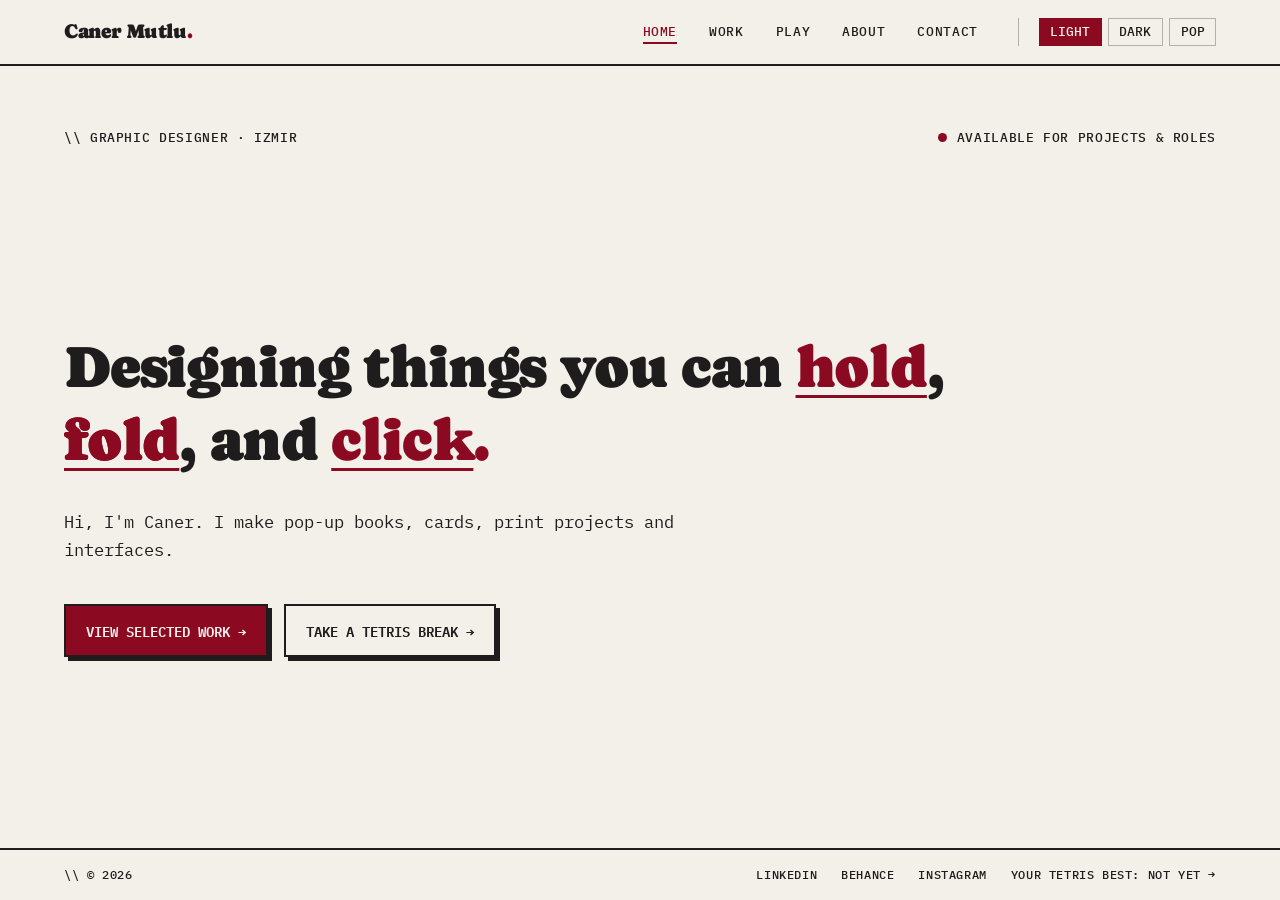
==== index.html @ 76f113a9 "Add files via upload" ====
<!DOCTYPE html>
<html lang="en" data-theme="light">
<head>
<meta charset="UTF-8">
<meta name="viewport" content="width=device-width, initial-scale=1.0">
<title>Home \\ Caner Mutlu</title>
<meta name="description" content="Graphic designer in Izmir: pop-up books and cards, print and editorial design, and UX/UI.">
<meta property="og:title" content="Caner Mutlu \\ Graphic Designer">
<meta property="og:description" content="Pop-up books and cards, print and editorial design, and UX/UI.">
<meta property="og:type" content="website">
<!-- <meta property="og:image" content="https://yourdomain.com/assets/og.jpg"> add a 1200x630 image -->
<link rel="icon" href="data:image/svg+xml,<svg xmlns='http://www.w3.org/2000/svg' viewBox='0 0 100 100'><text y='.9em' font-size='90'>✺</text></svg>">
<link rel="preconnect" href="https://fonts.googleapis.com">
<link rel="preconnect" href="https://fonts.gstatic.com" crossorigin>
<link href="https://fonts.googleapis.com/css2?family=Caprasimo&family=IBM+Plex+Mono:wght@400;500;600&display=swap" rel="stylesheet">
<link rel="stylesheet" href="style.css">
</head>
<body>
<div id="custom-cursor"></div>
<div id="loader"><div class="loader-text">\\ LOADING</div><div class="loader-bar-container"><div class="loader-bar" id="loader-bar"></div></div></div>

<nav>
  <a class="nav-logo" href="#">Caner Mutlu<span>.</span></a>
  <button class="menu-btn" id="menu-btn" aria-expanded="false" aria-controls="nav-links">MENU</button>
  <div class="nav-links" id="nav-links">
    <a class="hover-link active-nav" href="#" data-nav="home">HOME</a>
    <a class="hover-link" href="#work" data-nav="work">WORK</a>
    <a class="hover-link" href="#play" data-nav="play">PLAY</a>
    <a class="hover-link" href="#about" data-nav="about">ABOUT</a>
    <a class="hover-link" href="#contact" data-nav="contact">CONTACT</a>
    <div class="theme-switcher" role="group" aria-label="Theme">
      <button class="theme-btn" data-theme-btn="light">LIGHT</button>
      <button class="theme-btn" data-theme-btn="dark">DARK</button>
      <button class="theme-btn" data-theme-btn="pop">POP</button>
    </div>
  </div>
</nav>

<div class="stage">
  <main id="home" class="hero">
    <div class="hero-top">
      <span>\\ GRAPHIC DESIGNER · IZMIR</span>
      <span class="avail"><i></i>AVAILABLE FOR PROJECTS &amp; ROLES</span>
    </div>
    <div class="hero-main">
      <h1 class="hero-title">Designing things you can <a class="verb hold" href="#work" data-filter="print"><span class="w">hold</span><span class="cap">SEE PRINT WORK →</span></a>, <a class="verb fold" href="#work" data-filter="popup" data-text="fold"><span class="w">fold</span><span class="cap">SEE POP-UP WORK →</span></a>, and <a class="verb click" href="#work" data-filter="ux"><span class="w">click</span><span class="cap">SEE UX/UI WORK →</span></a><span>.</span></h1>
      <p class="hero-sub">Hi, I'm Caner. I make pop-up books, cards, print projects and interfaces.</p>
      <div class="hero-cta">
        <a class="btn" href="#work" data-cursor="WORK">VIEW SELECTED WORK →</a>
        <a class="btn ghost" href="#play" data-cursor="PLAY">TAKE A TETRIS BREAK →</a>
      </div>
    </div>
  </main>

  <section id="panel-work" class="panel" aria-label="Work">
    <div class="panel-header"><span>\\ SELECTED WORK</span><a class="close-btn" href="#">[ ESC ] CLOSE ✕</a></div>
    <div class="panel-content">
      <h2 class="panel-title reveal" tabindex="-1">Selected work<span>.</span></h2>
      <div class="chips reveal" id="chips" role="group" aria-label="Filter projects"></div>
      <div class="work-list" id="work-list"></div>
    </div>
  </section>

  <section id="panel-case" class="panel" aria-label="Project">
    <div class="panel-header"><span>\\ CASE STUDY</span><a class="close-btn" href="#work">[ ESC ] ALL WORK ✕</a></div>
    <div class="panel-content" id="case-body"></div>
  </section>

  <section id="panel-play" class="panel" aria-label="Play">
    <div class="panel-header"><span>\\ PLAY</span><a class="close-btn" href="#">[ ESC ] CLOSE ✕</a></div>
    <div class="panel-content">
      <h2 class="panel-title reveal" tabindex="-1">Take a break<span>.</span></h2>
      <p class="lede reveal">I love Tetris, so I gave it a spot here. Pause the portfolio, stack a few lines, and come back to the work whenever you like. It's also a small lesson in grids and constraints, which is most of what I do all day.</p>
      <div class="lab-container reveal">
        <div class="tetris-wrapper">
          <canvas id="tetris-canvas" aria-label="Tetris board"></canvas>
          <div class="touch-controls">
            <button class="touch-btn" id="t-left" aria-label="Move left">◀</button>
            <button class="touch-btn" id="t-rot" aria-label="Rotate">↻</button>
            <button class="touch-btn" id="t-right" aria-label="Move right">▶</button>
            <button class="touch-btn" id="t-hold">HOLD</button>
            <button class="touch-btn wide" id="t-drop">▼ DROP</button>
          </div>
        </div>
        <div class="tetris-sidebar">
          <div class="tetris-panel">
            <h3>Score</h3>
            <div class="stat-row"><span>SCORE</span><span id="tetris-score">0</span></div>
            <div class="stat-row"><span>LINES</span><span id="tetris-lines">0</span></div>
            <div class="stat-row"><span>LEVEL</span><span id="tetris-level">1</span></div>
            <div class="stat-row"><span>BEST</span><span id="tetris-best">0</span></div>
            <button class="tetris-btn" id="tetris-start-btn">START GAME</button>
          </div>
          <div class="previews">
            <div class="tetris-panel"><h3>Next</h3><canvas id="next-canvas"></canvas></div>
            <div class="tetris-panel"><h3>Hold</h3><canvas id="hold-canvas"></canvas></div>
          </div>
          <div class="tetris-panel">
            <h3>Controls</h3>
            <p class="small">Arrows / WASD move and rotate<br>Space hard drop<br>C hold · P pause</p>
          </div>
        </div>
      </div>
    </div>
  </section>

  <section id="panel-about" class="panel" aria-label="About">
    <div class="panel-header"><span>\\ ABOUT</span><a class="close-btn" href="#">[ ESC ] CLOSE ✕</a></div>
    <div class="panel-content">
      <h2 class="panel-title reveal" tabindex="-1">About me<span>.</span></h2>
      <div class="about-intro reveal">
        <p>I'm a graphic designer based in Izmir. I make pop-up books and cards, print and editorial projects, and digital interfaces. I'm just as happy folding paper as I am working out a UX/UI flow.</p>
        <p>When I'm not designing, I'm probably playing Tetris. There's a board on the <a class="inline-link" href="#play">Play page</a> if you want to try.</p>
      </div>
      <div class="about-cards reveal">
        <div class="tool-highlight"><span>\\ HOW A POP-UP GETS MADE</span><br><br>A pop-up starts as a rough paper model. I fold and cut until the mechanism works. Then I redraw the parts on the computer, design the artwork on them, print everything and put it together by hand.</div>
        <div class="tool-highlight"><span>\\ WHAT I MAKE</span><br><br>Pop-up books and cards<br>Print and editorial design<br>UX/UI design<br>Typeface design<br>Photography</div>
      </div>
    </div>
  </section>

  <section id="panel-contact" class="panel" aria-label="Contact">
    <div class="panel-header"><span>\\ CONTACT</span><a class="close-btn" href="#">[ ESC ] CLOSE ✕</a></div>
    <div class="panel-content">
      <h2 class="panel-title reveal" tabindex="-1" style="margin-bottom:1rem">Let's make something<span>.</span></h2>
      <p class="lede reveal">I'm open to new projects and design roles. Tell me what you're working on.</p>
      <a href="mailto:hello@idesigner.studio" class="contact-huge reveal" data-cursor="EMAIL">hello@idesigner.studio ↗</a>
      <div class="contact-actions reveal">
        <button class="btn" id="copy-email" data-cursor="COPY">COPY EMAIL</button>
      </div>
      <div class="socials reveal">
        <a class="hover-link" href="https://www.linkedin.com/" target="_blank" rel="noopener" data-cursor="OPEN">LINKEDIN ↗</a>
        <a class="hover-link" href="https://www.behance.net/" target="_blank" rel="noopener" data-cursor="OPEN">BEHANCE ↗</a>
        <a class="hover-link" href="https://www.instagram.com/" target="_blank" rel="noopener" data-cursor="OPEN">INSTAGRAM ↗</a>
      </div>
    </div>
  </section>

  <div id="thumbnail-preview"></div>
</div>

<footer>
  <span>\\ © <span id="year"></span></span>
  <span class="foot-links">
    <a class="hover-link" href="https://www.linkedin.com/" target="_blank" rel="noopener" data-cursor="OPEN">LINKEDIN</a>
    <a class="hover-link" href="https://www.behance.net/" target="_blank" rel="noopener" data-cursor="OPEN">BEHANCE</a>
    <a class="hover-link" href="https://www.instagram.com/" target="_blank" rel="noopener" data-cursor="OPEN">INSTAGRAM</a>
    <a class="hover-link" href="#play" id="foot-best" data-cursor="PLAY"></a>
  </span>
</footer>
<script src="main.js"></script>
</body>
</html>
---- style.css ----
:root[data-theme="light"]{--bg-color:#F3F0E9;--text-color:#1E1C1C;--accent-color:#8B0A22;--panel-bg:#EAE6DD;--card-border:rgba(30,28,28,.3);--tetris-bg:#E5E1D8;--grid-line:rgba(30,28,28,.1);
--p1:#8B0A22;--p2:#C9A227;--p3:#2F5D50;--p4:#D9825B;--p5:#5B7DB1;--p6:#7A4E8C;--p7:#1E1C1C}
:root[data-theme="dark"]{--bg-color:#14110F;--text-color:#EDE7DC;--accent-color:#7FE0B0;--panel-bg:#1D1916;--card-border:rgba(237,231,220,.3);--tetris-bg:#1A1613;--grid-line:rgba(237,231,220,.09);
--p1:#FF6B35;--p2:#F5D547;--p3:#F09BA8;--p4:#5CC8E8;--p5:#8FA2FF;--p6:#C79BFF;--p7:#EDE7DC}
:root[data-theme="pop"]{--bg-color:#2F4BFF;--text-color:#F6F0E4;--accent-color:#FFD60A;--panel-bg:#2740E6;--card-border:rgba(246,240,228,.4);--tetris-bg:#2438D4;--grid-line:rgba(246,240,228,.14);
--p1:#FFD60A;--p2:#F6F0E4;--p3:#FF7A59;--p4:#7CF5C0;--p5:#FF9EC4;--p6:#C3B1FF;--p7:#0B1450}

:root{--pad:clamp(1.25rem,5vw,5rem)}
*{box-sizing:border-box;margin:0;padding:0;border-radius:0}
html,body{height:100%}
body{background:var(--bg-color);color:var(--text-color);font-family:'IBM Plex Mono',monospace;-webkit-font-smoothing:antialiased;overflow:hidden;height:100vh;height:100dvh;display:flex;flex-direction:column;transition:background-color .4s,color .4s}
a,button{color:inherit;text-decoration:none;background:none;border:none;font:inherit;cursor:pointer}
:focus-visible{outline:2px solid var(--accent-color);outline-offset:3px}
h2:focus{outline:none}
::selection{background:var(--accent-color);color:var(--bg-color)}
b{font-weight:600}

#custom-cursor{display:none}
@media (hover:hover) and (pointer:fine){
  body.has-cursor,body.has-cursor a,body.has-cursor button{cursor:none}
  #custom-cursor{display:grid;place-items:center;font-size:.65rem;font-weight:600;letter-spacing:.05em;color:var(--bg-color);overflow:hidden;position:fixed;top:0;left:0;width:18px;height:18px;border-radius:50%;background:var(--accent-color);pointer-events:none;opacity:0;transition:width .2s,height .2s,background-color .2s,opacity .3s;z-index:99999;mix-blend-mode:difference}
  body.cursor-ready #custom-cursor{opacity:1}
  body.hovering #custom-cursor{width:48px;height:48px;background:#fff}
  body.cursor-label #custom-cursor{width:76px;height:76px;mix-blend-mode:normal;background:var(--accent-color)}
}

#loader{position:fixed;inset:0;background:var(--bg-color);z-index:10000;display:flex;align-items:center;justify-content:center;flex-direction:column;gap:1rem;transition:transform .9s cubic-bezier(.85,0,.15,1),opacity .5s,visibility 0s .9s}
.loader-hidden{transform:translateY(-100%);opacity:0;pointer-events:none;visibility:hidden}
.loader-text{font-size:.85rem;font-weight:500;letter-spacing:.05em}
.loader-bar-container{width:200px;height:2px;background:var(--card-border);position:relative;overflow:hidden}
.loader-bar{position:absolute;inset:0 auto 0 0;width:0;background:var(--accent-color);transition:width .4s ease-out}

/* Persistent nav + footer; panels live in the stage between them */
nav,footer{flex-shrink:0;display:flex;justify-content:space-between;align-items:center;font-size:.8rem;font-weight:500;letter-spacing:.05em;padding:1.1rem var(--pad);position:relative;z-index:600;background:var(--bg-color);transition:background-color .4s}
nav{border-bottom:2px solid var(--text-color)}
footer{border-top:2px solid var(--text-color);font-size:.75rem;gap:1rem;flex-wrap:wrap}
.foot-links{display:flex;gap:1.5rem;flex-wrap:wrap}
.nav-logo{font-family:'Caprasimo',serif;font-size:1.25rem;letter-spacing:-.02em}
.nav-logo span{color:var(--accent-color)}
.nav-links{display:flex;gap:2rem;align-items:center}
.hover-link{display:inline-block;position:relative;transition:color .3s}
.hover-link::after{content:'';position:absolute;bottom:-4px;left:0;width:0;height:2px;background:var(--accent-color);transition:width .3s cubic-bezier(.16,1,.3,1)}
.hover-link:hover,.hover-link.active-nav{color:var(--accent-color)}
.hover-link:hover::after,.hover-link.active-nav::after{width:100%}
.theme-switcher{display:flex;gap:.4rem;margin-left:.5rem;border-left:1px solid var(--card-border);padding-left:1.25rem}
.theme-btn{font-size:.8rem;padding:.3rem .65rem;border:1px solid var(--card-border);transition:all .2s}
.theme-btn.active,.theme-btn:hover{background:var(--accent-color);color:var(--bg-color);border-color:var(--accent-color)}

.stage{flex:1;min-height:0;position:relative;overflow:hidden}
.hero,.panel{position:absolute;inset:0;overflow-y:auto}
.hero{padding:clamp(2.5rem,7vh,5rem) var(--pad) clamp(2.5rem,7vh,4.5rem);display:flex;flex-direction:column;justify-content:flex-start;gap:3.5rem}
.hero-main{margin:auto 0}
.hero-top{display:flex;justify-content:space-between;gap:1rem;flex-wrap:wrap;font-size:.8rem;font-weight:500;letter-spacing:.05em}
.avail{display:flex;align-items:center;gap:.6rem}
.avail i{width:9px;height:9px;border-radius:50%;background:var(--accent-color);animation:pulse 2s infinite}
@keyframes pulse{50%{opacity:.25}}
.hero-title{font-family:'Caprasimo',serif;font-weight:400;font-size:clamp(2rem,4.6vw,4.75rem);line-height:1.25;letter-spacing:-.02em;max-width:980px;margin-bottom:2rem}
.hero-title .verb{font-style:normal;color:var(--accent-color)}
.hero-title span{color:var(--accent-color)}
.hero-sub{max-width:620px;font-size:1.05rem;line-height:1.65;margin-bottom:2.5rem}
/* hero verbs: each word acts out its meaning on hover */
.verb{position:relative;display:inline-block}
/* the word moves, the caption underneath stays put, so all three captions line up */
.verb .w{display:inline-block;text-decoration:underline;text-decoration-color:var(--accent-color);text-decoration-thickness:.05em;text-underline-offset:.14em;transition:transform .25s cubic-bezier(.16,1,.3,1)}
.verb.hold:hover .w,.verb.hold.demo .w{transform:translateY(-.1em) rotate(-2deg)}
/* fold: the word is split along a crease through the letters; the top half tilts back */
.verb.fold{color:transparent}
.verb.fold::before,.verb.fold::after{content:attr(data-text);position:absolute;left:0;top:0;white-space:nowrap;color:var(--accent-color)}
.verb.fold::before{clip-path:inset(0 0 48% 0);transform-origin:50% 52%;transform:perspective(500px) rotateX(0deg);transition:transform .35s cubic-bezier(.16,1,.3,1),opacity .35s}
.verb.fold::after{clip-path:inset(52% 0 0 0)}
.verb.fold:hover::before,.verb.fold.demo::before{transform:perspective(500px) rotateX(58deg);opacity:.8}
.verb.click::before{content:'';position:absolute;inset:-.05em -.12em;border:2px solid var(--accent-color);border-radius:50%;opacity:0;pointer-events:none}
.verb.click:hover .w,.verb.click.demo .w{animation:press .35s}
.verb.click:hover::before,.verb.click.demo::before{animation:ring .55s ease-out}
@keyframes press{40%{transform:scale(.93)}}
@keyframes ring{from{opacity:.9;transform:scale(.7)}to{opacity:0;transform:scale(1.3)}}
/* caption that appears under each headline word on hover, in the gap between lines */
.verb .cap{position:absolute;left:0;top:calc(100% - .14em);font-family:'IBM Plex Mono',monospace;font-size:max(.75rem,.19em);font-weight:600;letter-spacing:.06em;line-height:1;white-space:nowrap;color:var(--text-color);text-shadow:none;opacity:0;transform:translateY(-4px);transition:opacity .2s,transform .25s;pointer-events:none}
.verb:hover .cap,.verb:focus-visible .cap,.verb.demo .cap{opacity:1;transform:none}
.hero-cta,.contact-actions{display:flex;gap:1rem;flex-wrap:wrap}
.btn{display:inline-block;background:var(--accent-color);color:var(--bg-color);border:2px solid var(--text-color);padding:.8rem 1.25rem;font-weight:600;font-size:.85rem;box-shadow:4px 4px 0 var(--text-color);transition:transform .12s,box-shadow .12s}
.btn:hover{transform:translate(2px,2px);box-shadow:2px 2px 0 var(--text-color)}
.btn.ghost{background:transparent;color:var(--text-color)}

.panel{background:var(--bg-color);padding:2rem var(--pad);opacity:0;pointer-events:none;visibility:hidden;clip-path:polygon(0 100%,100% 100%,100% 100%,0 100%);transition:clip-path .7s cubic-bezier(.85,0,.15,1),opacity .7s,visibility 0s .7s}
.panel.active{opacity:1;pointer-events:auto;visibility:visible;clip-path:polygon(0 0,100% 0,100% 100%,0 100%);transition-delay:0s;z-index:2}
/* outgoing panel stays put under the incoming wipe, so Home never shows through */
.panel.leaving{z-index:1;opacity:1;visibility:visible;pointer-events:none;clip-path:polygon(0 0,100% 0,100% 100%,0 100%);transition:none}
.panel-header{display:flex;justify-content:space-between;align-items:center;font-size:.8rem;font-weight:500;padding-bottom:1.5rem;border-bottom:2px solid var(--text-color);margin-bottom:2.5rem}
.close-btn:hover{color:var(--accent-color)}
.panel-content{max-width:1100px;margin:0 auto;padding-bottom:3rem}
.panel-title{font-family:'Caprasimo',serif;font-weight:400;font-size:clamp(2rem,4.6vw,4.75rem);margin-bottom:2rem;line-height:1.08}
.panel-title span{color:var(--accent-color)}
.lede{max-width:640px;font-size:1.05rem;line-height:1.65;margin-bottom:2.5rem}
.small{font-size:.85rem;line-height:1.7}

/* staggered reveal after the clip-path wipe */
.panel.active .reveal,.panel.active .row{animation:rise .6s cubic-bezier(.16,1,.3,1) both;animation-delay:calc(.4s + var(--i,0) * 60ms)}
@keyframes rise{from{opacity:0;transform:translateY(18px)}}

.chips{display:flex;gap:.6rem;flex-wrap:wrap;margin-bottom:2.5rem}
.chip{font-size:.8rem;padding:.4rem .8rem;border:2px solid var(--text-color);transition:all .15s}
.chip:hover,.chip[aria-pressed="true"]{background:var(--text-color);color:var(--bg-color)}
.work-list{display:flex;flex-direction:column;gap:2rem}
.row{display:grid;grid-template-columns:auto 1fr auto;align-items:baseline;gap:2rem;padding-bottom:2rem;border-bottom:1px solid var(--card-border);transition:border-color .3s,padding-left .3s}
.row:hover{padding-left:10px;border-bottom-color:var(--accent-color)}
.row .num{color:var(--accent-color);font-size:.85rem}
.row .name{font-family:'Caprasimo',serif;font-size:1.8rem}
.row .type{font-size:.85rem}
.stamps{display:flex;gap:.5rem;justify-content:flex-end;flex-wrap:wrap}
.stamp{display:inline-block;font-size:.72rem;font-weight:600;letter-spacing:.08em;padding:.3rem .6rem;border:2px solid var(--accent-color);color:var(--accent-color);transform:rotate(-3deg);transition:background-color .2s,color .2s,transform .2s}
.stamp:nth-child(even){transform:rotate(2deg)}
.row:hover .stamp{background:var(--accent-color);color:var(--bg-color);transform:rotate(0deg) scale(1.06)}

#thumbnail-preview{position:fixed;width:280px;height:180px;background:var(--panel-bg) center/cover;border:2px solid var(--accent-color);pointer-events:none;z-index:700;opacity:0;transform:translate(-50%,-120%) scale(.9);transition:opacity .2s,transform .2s;box-shadow:10px 10px 0 rgba(0,0,0,.2);display:grid;place-items:center;font-size:.8rem;font-weight:600;color:#fff;text-align:center;padding:1rem}
#thumbnail-preview.visible{opacity:1;transform:translate(-50%,-120%) scale(1)}
#thumbnail-preview.below{transform:translate(-50%,20%) scale(.9)}
#thumbnail-preview.below.visible{transform:translate(-50%,20%) scale(1)}

.back{display:inline-block;margin-bottom:1.5rem;font-size:.85rem}
.meta{display:grid;grid-template-columns:repeat(4,1fr);gap:1.5rem;margin:2rem 0;padding:1.25rem 0;border-top:2px solid var(--text-color);border-bottom:1px solid var(--card-border);font-size:.9rem}
.meta dt{color:var(--accent-color);font-size:.75rem;font-weight:600;margin-bottom:.35rem}
.ph{position:relative;background:var(--c,#333);color:#fff;display:grid;place-items:center;font-size:.8rem;font-weight:600;letter-spacing:.05em;border:2px solid var(--text-color);min-height:180px}
.ph.hero-img{aspect-ratio:16/9;max-height:min(60vh,520px);margin-bottom:1.5rem}
.ph-grid{display:grid;grid-template-columns:repeat(var(--n,3),1fr);gap:1.5rem}
.case-h{font-family:'Caprasimo',serif;font-weight:400;font-size:clamp(1.5rem,2.4vw,2.2rem);line-height:1.2;margin:3rem 0 .75rem}
.case-p{max-width:680px;font-size:1.05rem;line-height:1.7;margin-top:1rem}
.case-fig{margin-top:2rem}
.case-fig figcaption{font-size:.8rem;margin-top:.6rem}
.embed{position:relative;width:100%;border:2px solid var(--text-color);background:var(--panel-bg)}
.embed iframe{position:absolute;inset:0;width:100%;height:100%;border:0}
.download{display:flex;flex-direction:column;align-items:flex-start;gap:.75rem}
/* typeface specimen */
@font-face{font-family:'Zallak';src:url('assets/fonts/Zallak-Regular.ttf') format('truetype');font-display:swap}
.spec-big{font-family:var(--spec-font),monospace;font-size:clamp(2.5rem,10vw,8rem);line-height:1.05;margin-bottom:2rem;white-space:nowrap;overflow:hidden}
.spec-big span{display:inline-block}
.spec-tester{border:2px solid var(--text-color);background:var(--panel-bg);box-shadow:6px 6px 0 var(--text-color)}
.spec-tester:focus-within{outline:2px solid var(--accent-color);outline-offset:3px}
.spec-bar{display:flex;gap:.75rem 1.5rem;align-items:center;flex-wrap:wrap;padding:.75rem 1rem;border-bottom:2px solid var(--text-color);font-size:.75rem;font-weight:600;letter-spacing:.05em}
.spec-bar>span{margin-right:auto}
.spec-bar label{display:flex;align-items:center;gap:.6rem}
.spec-bar input{accent-color:var(--accent-color)}
.spec-bar button{border:2px solid var(--text-color);padding:.25rem .6rem;font-size:.75rem;font-weight:600}
.spec-bar button:hover{background:var(--text-color);color:var(--bg-color)}
.spec-text{font-family:var(--spec-font),monospace;font-size:var(--spec-size,72px);line-height:1.1;text-transform:uppercase;padding:1.5rem;min-height:calc(var(--spec-size,72px) * 2.4);overflow-wrap:anywhere;outline:none}
.spec-glyphs{display:grid;grid-template-columns:repeat(auto-fill,minmax(84px,1fr));margin-top:2.5rem;border-top:1px solid var(--card-border);border-left:1px solid var(--card-border)}
.spec-glyphs span{font-family:var(--spec-font),monospace;font-size:2.75rem;aspect-ratio:1;display:grid;place-items:center;border-right:1px solid var(--card-border);border-bottom:1px solid var(--card-border);transition:background-color .15s,color .15s}
.spec-glyphs span:hover{background:var(--accent-color);color:var(--bg-color)}
.ph-grid .ph{aspect-ratio:4/3;min-height:0}
.ph img{width:100%;height:100%;object-fit:cover;display:block}
/* fixed-ratio frames: the image fills the frame and is cropped inside it, so it can never spill over the text below */
.ph.hero-img img,.ph-grid .ph img{position:absolute;inset:0}

.lab-container{display:grid;grid-template-columns:1fr 320px;gap:3rem;align-items:start}
.tetris-wrapper,.tetris-panel{background:var(--panel-bg);border:2px solid var(--text-color)}
.tetris-wrapper{padding:1.5rem;display:flex;flex-direction:column;align-items:center;box-shadow:8px 8px 0 var(--text-color)}
#tetris-canvas{height:min(58vh,600px);aspect-ratio:1/2;max-width:100%;border:2px solid var(--accent-color);display:block}
.tetris-sidebar{display:flex;flex-direction:column;gap:1.5rem}
.tetris-panel{padding:1.25rem;box-shadow:6px 6px 0 var(--text-color);display:flex;flex-direction:column;align-items:flex-start}
.tetris-panel h3{font-family:'Caprasimo',serif;font-weight:400;font-size:1.15rem;margin-bottom:.8rem;color:var(--accent-color)}
.stat-row{display:flex;justify-content:space-between;width:100%;font-size:.9rem;margin-bottom:.4rem}
.previews{display:grid;grid-template-columns:1fr 1fr;gap:1.5rem}
.previews canvas{width:100px;height:100px;max-width:100%;border:1px solid var(--card-border)}
.tetris-btn{background:var(--accent-color);color:var(--bg-color);padding:.75rem 1rem;font-weight:600;border:2px solid var(--text-color);margin-top:.8rem;width:100%;transition:transform .1s}
.tetris-btn:hover{transform:translateY(-2px)}
.touch-controls{display:none;grid-template-columns:repeat(3,1fr);gap:.5rem;margin-top:1rem;width:100%}
@media (hover:none),(max-width:900px){.touch-controls{display:grid}}
.touch-btn{background:var(--bg-color);color:var(--text-color);border:2px solid var(--text-color);padding:.75rem;font-weight:700;font-size:.9rem}
.touch-btn:active{background:var(--accent-color);color:var(--bg-color)}
.touch-btn.wide{grid-column:span 2}

.about-intro{max-width:620px;font-size:1.05rem;line-height:1.65}
.about-intro p+p{margin-top:1.25rem}
.inline-link{border-bottom:2px solid var(--accent-color);transition:color .2s}
.inline-link:hover{color:var(--accent-color)}
.about-cards{display:grid;grid-template-columns:1fr 1fr;gap:2.5rem;margin-top:3.5rem;align-items:stretch}
.about-cards .tool-highlight{margin:0}
.tool-highlight{font-size:.9rem;line-height:1.7;padding:1.5rem;border:2px solid var(--text-color);margin-bottom:2rem;box-shadow:6px 6px 0 var(--text-color);background:var(--panel-bg)}
.tool-highlight span{color:var(--accent-color);font-weight:600}
.contact-huge{display:inline-block;font-family:'Caprasimo',serif;font-size:clamp(1.3rem,3.2vw,2.5rem);line-height:1.2;overflow-wrap:anywhere;transition:color .3s;margin-bottom:2rem}
.contact-huge:hover{color:var(--accent-color)}
.socials{display:flex;gap:2rem;flex-wrap:wrap;margin-top:2.5rem;font-size:.85rem}

.menu-btn,.row-thumb{display:none}
.case-nav{display:grid;grid-template-columns:1fr 1fr;gap:1.5rem;margin-top:3rem;border-top:2px solid var(--text-color)}
.case-link{display:flex;flex-direction:column;gap:.3rem;padding:1.25rem 0;transition:color .2s}
.case-link small{font-size:.75rem;font-weight:600;color:var(--accent-color)}
.case-link span{font-family:'Caprasimo',serif;font-size:1.5rem;line-height:1.2}
.case-link.next{text-align:right}
.case-link:hover span{color:var(--accent-color)}
@media (max-width:900px){
  nav,footer{padding:.9rem 1.25rem}
  .menu-btn{display:block;font-size:.8rem;font-weight:600;letter-spacing:.05em;border:2px solid var(--text-color);padding:.4rem .8rem}
  .nav-links{display:none;position:absolute;top:100%;left:0;right:0;flex-direction:column;align-items:flex-start;gap:.3rem;padding:1.25rem;background:var(--bg-color);border-bottom:2px solid var(--text-color);z-index:650}
  nav.open .nav-links{display:flex}
  .nav-links>a.hover-link{font-size:1rem;padding:.4rem 0}
  footer{font-size:.7rem;gap:.4rem 1rem}
  .foot-links{gap:.4rem 1rem}
  .panel-header{padding-bottom:.9rem;margin-bottom:1.25rem}
  .theme-switcher{margin-left:0;border-left:none;padding-left:0}
  .hero,.panel{padding:1.5rem 1.25rem}
  .hero{padding-bottom:2rem}
  .lab-container,.about-cards,.ph-grid{grid-template-columns:1fr;gap:2rem}
  .meta{grid-template-columns:1fr 1fr}
  .row{grid-template-columns:72px 1fr;gap:.15rem 1rem;align-items:center}
  .row-thumb{display:block;grid-row:1/4;grid-column:1;width:72px;height:56px;border:2px solid var(--text-color)}
  .row .num,.row .name,.row .type,.row .stamps{grid-column:2}
  .row .stamps{justify-content:flex-start}
  .row .name{font-size:1.4rem}
  #thumbnail-preview{display:none}
  /* compact Tetris: board and controls fit on one screen */
  #panel-play .panel-content{display:flex;flex-direction:column}
  #panel-play .panel-title{font-size:1.7rem;margin-bottom:.75rem}
  #panel-play .lede{order:3;margin:1.25rem 0 0;font-size:.9rem}
  .lab-container{grid-template-columns:auto 1fr;grid-template-areas:"board side" "ctrl ctrl";gap:1rem;align-items:start}
  .tetris-wrapper{display:contents}
  #tetris-canvas{grid-area:board;height:min(44vh,420px);height:min(44dvh,420px)}
  .touch-controls{grid-area:ctrl;margin-top:0;gap:.4rem}
  .touch-btn{padding:.65rem}
  .tetris-sidebar{grid-area:side;gap:.75rem;min-width:0}
  .tetris-sidebar .tetris-panel{padding:.7rem;box-shadow:3px 3px 0 var(--text-color)}
  .tetris-sidebar .tetris-panel:last-child{display:none}
  .tetris-panel h3{font-size:.95rem;margin-bottom:.4rem}
  .stat-row{font-size:.8rem;margin-bottom:.2rem}
  .tetris-btn{padding:.55rem;margin-top:.5rem;font-size:.8rem}
  .previews{gap:.5rem}
  .previews .tetris-panel{padding:.5rem}
  .previews canvas{width:100%;height:auto;aspect-ratio:1}
}
/* theme change: new colors spread outward from the clicked button (View Transitions) */
::view-transition-old(root),::view-transition-new(root){animation:none;mix-blend-mode:normal}
::view-transition-old(root){z-index:1}
::view-transition-new(root){z-index:2}
.vt-active *{transition:none!important}
@media (prefers-reduced-motion:reduce){
  *,*::before,*::after{animation-duration:.01s!important;animation-delay:0s!important;transition-duration:.01s!important}
}
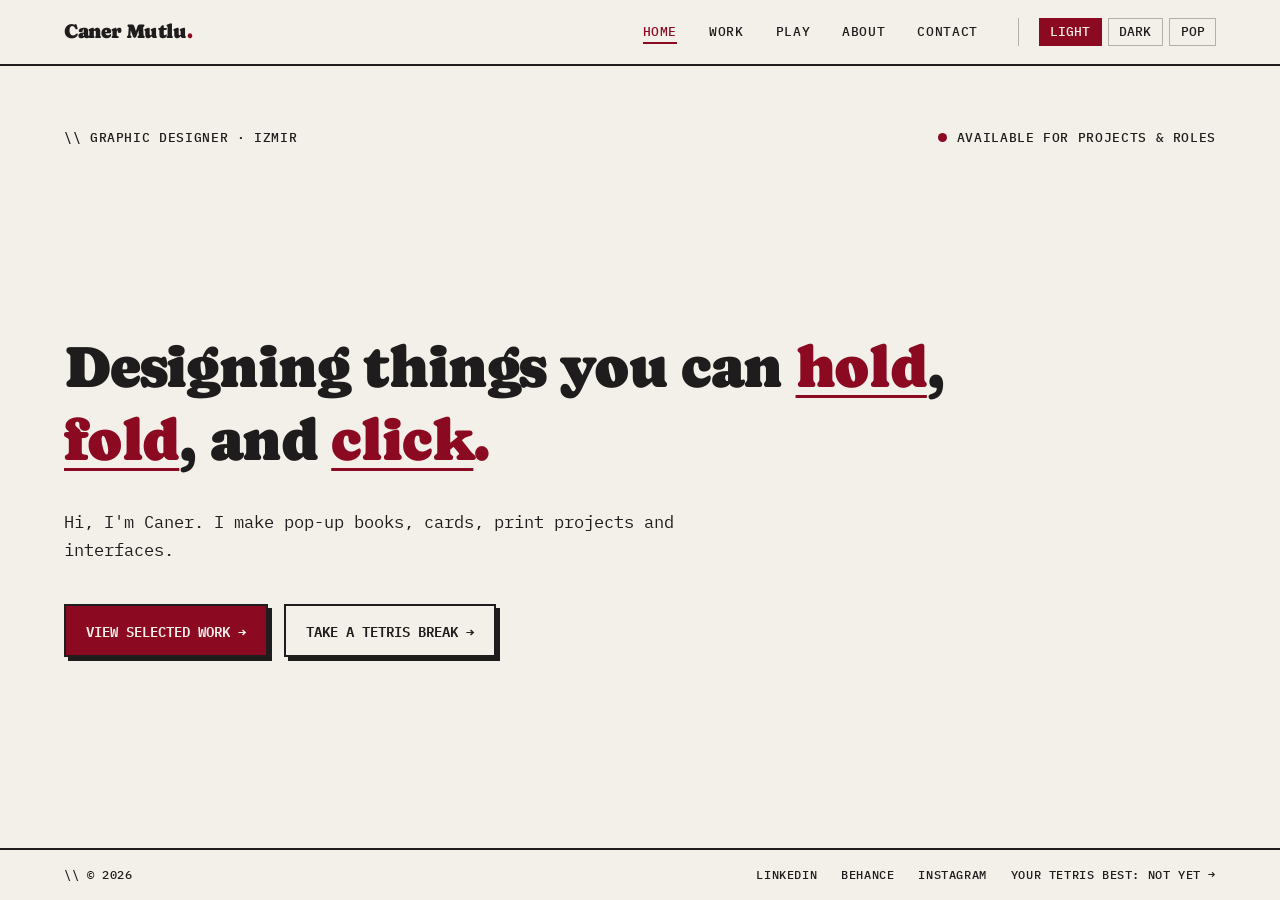
==== commit e2bb2193: "Add files via upload" ====
--- a/index.html
+++ b/index.html
@@ -124,7 +124,7 @@
     <div class="panel-content">
       <h2 class="panel-title reveal" tabindex="-1" style="margin-bottom:1rem">Let's make something<span>.</span></h2>
       <p class="lede reveal">I'm open to new projects and design roles. Tell me what you're working on.</p>
-      <a href="mailto:hello@idesigner.studio" class="contact-huge reveal" data-cursor="EMAIL">hello@idesigner.studio ↗</a>
+      <a href="mailto:mcrcaner@gmail.com" class="contact-huge reveal" data-cursor="EMAIL">mcrcaner@gmail.com ↗</a>
       <div class="contact-actions reveal">
         <button class="btn" id="copy-email" data-cursor="COPY">COPY EMAIL</button>
       </div>
--- a/style.css
+++ b/style.css
@@ -56,7 +56,7 @@
 @keyframes pulse{50%{opacity:.25}}
 .hero-title{font-family:'Caprasimo',serif;font-weight:400;font-size:clamp(2rem,4.6vw,4.75rem);line-height:1.25;letter-spacing:-.02em;max-width:980px;margin-bottom:2rem}
 .hero-title .verb{font-style:normal;color:var(--accent-color)}
-.hero-title span{color:var(--accent-color)}
+.hero-title>span{color:var(--accent-color)}
 .hero-sub{max-width:620px;font-size:1.05rem;line-height:1.65;margin-bottom:2.5rem}
 /* hero verbs: each word acts out its meaning on hover */
 .verb{position:relative;display:inline-block}
@@ -150,6 +150,32 @@
 .ph img{width:100%;height:100%;object-fit:cover;display:block}
 /* fixed-ratio frames: the image fills the frame and is cropped inside it, so it can never spill over the text below */
 .ph.hero-img img,.ph-grid .ph img{position:absolute;inset:0}
+.ph-grid .ph{overflow:hidden}
+.gal-btn{position:absolute;inset:0;display:block;width:100%;height:100%;padding:0;background:none}
+.gal-btn img{transition:transform .4s cubic-bezier(.16,1,.3,1)}
+.gal-btn:hover img{transform:scale(1.05)}
+/* image gallery overlay */
+#lightbox{position:fixed;inset:0;z-index:800;display:flex;align-items:center;justify-content:center;padding:4.5rem 5.5rem 3rem;background:rgba(10,10,10,.93);color:#fff;opacity:0;visibility:hidden;transition:opacity .25s,visibility 0s .25s}
+#lightbox.open{opacity:1;visibility:visible;transition-delay:0s}
+.lb-scrim{position:absolute;inset:0}
+.lb-top{position:fixed;top:0;left:0;right:0;display:flex;justify-content:space-between;align-items:center;padding:1.25rem 2rem;font-size:.8rem;font-weight:500;letter-spacing:.05em;pointer-events:none}
+.lb-close,.lb-nav{pointer-events:auto;color:#fff;border:2px solid #fff;transition:background-color .15s,color .15s,border-color .15s}
+.lb-close{padding:.4rem .8rem;font-weight:600;font-size:.8rem}
+.lb-close:hover,.lb-nav:hover{background:var(--accent-color);border-color:var(--accent-color);color:var(--bg-color)}
+.lb-nav{position:fixed;top:50%;transform:translateY(-50%);width:56px;height:56px;display:grid;place-items:center;font-size:1.5rem}
+.lb-prev{left:1.25rem}
+.lb-next{right:1.25rem}
+#lightbox.single .lb-nav{display:none}
+.lb-stage{position:relative;margin:0;display:flex;flex-direction:column;align-items:center;gap:.9rem;max-width:100%;max-height:100%;pointer-events:none}
+.lb-img{display:block;max-width:100%;max-height:calc(100vh - 10rem);max-height:calc(100dvh - 10rem);object-fit:contain;border:2px solid #fff;background:#111;pointer-events:auto;transition:opacity .2s}
+.lb-cap{max-width:720px;min-height:1em;font-size:.85rem;line-height:1.5;text-align:center;pointer-events:auto}
+@media (max-width:900px){
+  #lightbox{padding:4rem 1rem 4.5rem}
+  .lb-top{padding:1rem}
+  .lb-nav{top:auto;bottom:1rem;transform:none;width:48px;height:48px}
+  .lb-prev{left:1rem}
+  .lb-next{right:1rem}
+}
 
 .lab-container{display:grid;grid-template-columns:1fr 320px;gap:3rem;align-items:start}
 .tetris-wrapper,.tetris-panel{background:var(--panel-bg);border:2px solid var(--text-color)}
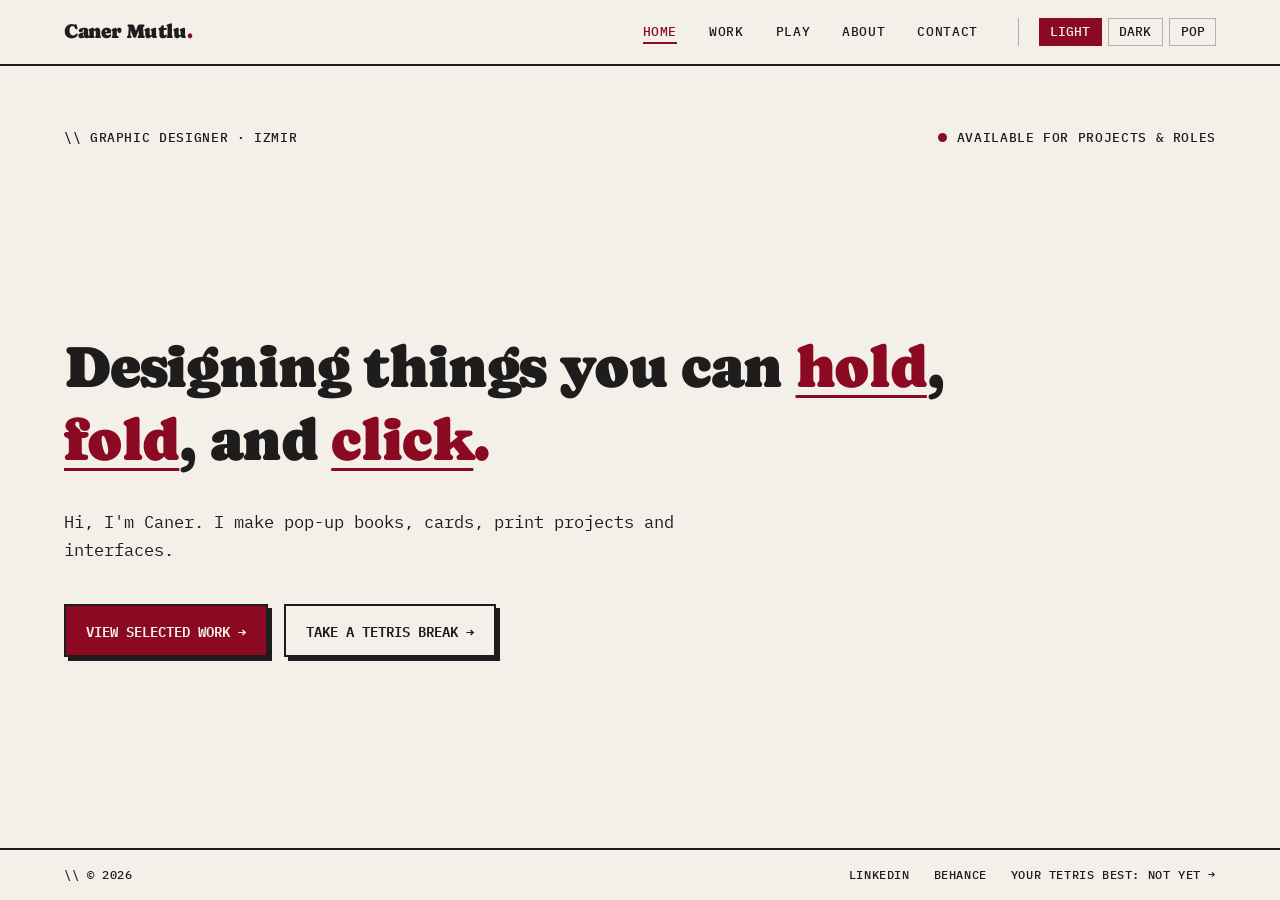
==== commit ee473435: "Update index.html" ====
--- a/index.html
+++ b/index.html
@@ -124,15 +124,14 @@
     <div class="panel-content">
       <h2 class="panel-title reveal" tabindex="-1" style="margin-bottom:1rem">Let's make something<span>.</span></h2>
       <p class="lede reveal">I'm open to new projects and design roles. Tell me what you're working on.</p>
-      <a href="mailto:mcrcaner@gmail.com" class="contact-huge reveal" data-cursor="EMAIL">mcrcaner@gmail.com ↗</a>
+      <a href="mailto:hello@canermutlu.com" class="contact-huge reveal" data-cursor="EMAIL">hello@canermutlu.com ↗</a>
       <div class="contact-actions reveal">
         <button class="btn" id="copy-email" data-cursor="COPY">COPY EMAIL</button>
       </div>
-      <div class="socials reveal">
+       <div class="socials reveal">
         <a class="hover-link" href="https://www.linkedin.com/" target="_blank" rel="noopener" data-cursor="OPEN">LINKEDIN ↗</a>
         <a class="hover-link" href="https://www.behance.net/" target="_blank" rel="noopener" data-cursor="OPEN">BEHANCE ↗</a>
-        <a class="hover-link" href="https://www.instagram.com/" target="_blank" rel="noopener" data-cursor="OPEN">INSTAGRAM ↗</a>
-      </div>
+       </div>
     </div>
   </section>
 
@@ -144,7 +143,6 @@
   <span class="foot-links">
     <a class="hover-link" href="https://www.linkedin.com/" target="_blank" rel="noopener" data-cursor="OPEN">LINKEDIN</a>
     <a class="hover-link" href="https://www.behance.net/" target="_blank" rel="noopener" data-cursor="OPEN">BEHANCE</a>
-    <a class="hover-link" href="https://www.instagram.com/" target="_blank" rel="noopener" data-cursor="OPEN">INSTAGRAM</a>
     <a class="hover-link" href="#play" id="foot-best" data-cursor="PLAY"></a>
   </span>
 </footer>
--- a/style.css
+++ b/style.css
@@ -207,6 +207,8 @@
 .contact-huge:hover{color:var(--accent-color)}
 .socials{display:flex;gap:2rem;flex-wrap:wrap;margin-top:2.5rem;font-size:.85rem}
 
+.link-row{display:flex;flex-wrap:wrap;gap:1rem}
+
 .menu-btn,.row-thumb{display:none}
 .case-nav{display:grid;grid-template-columns:1fr 1fr;gap:1.5rem;margin-top:3rem;border-top:2px solid var(--text-color)}
 .case-link{display:flex;flex-direction:column;gap:.3rem;padding:1.25rem 0;transition:color .2s}
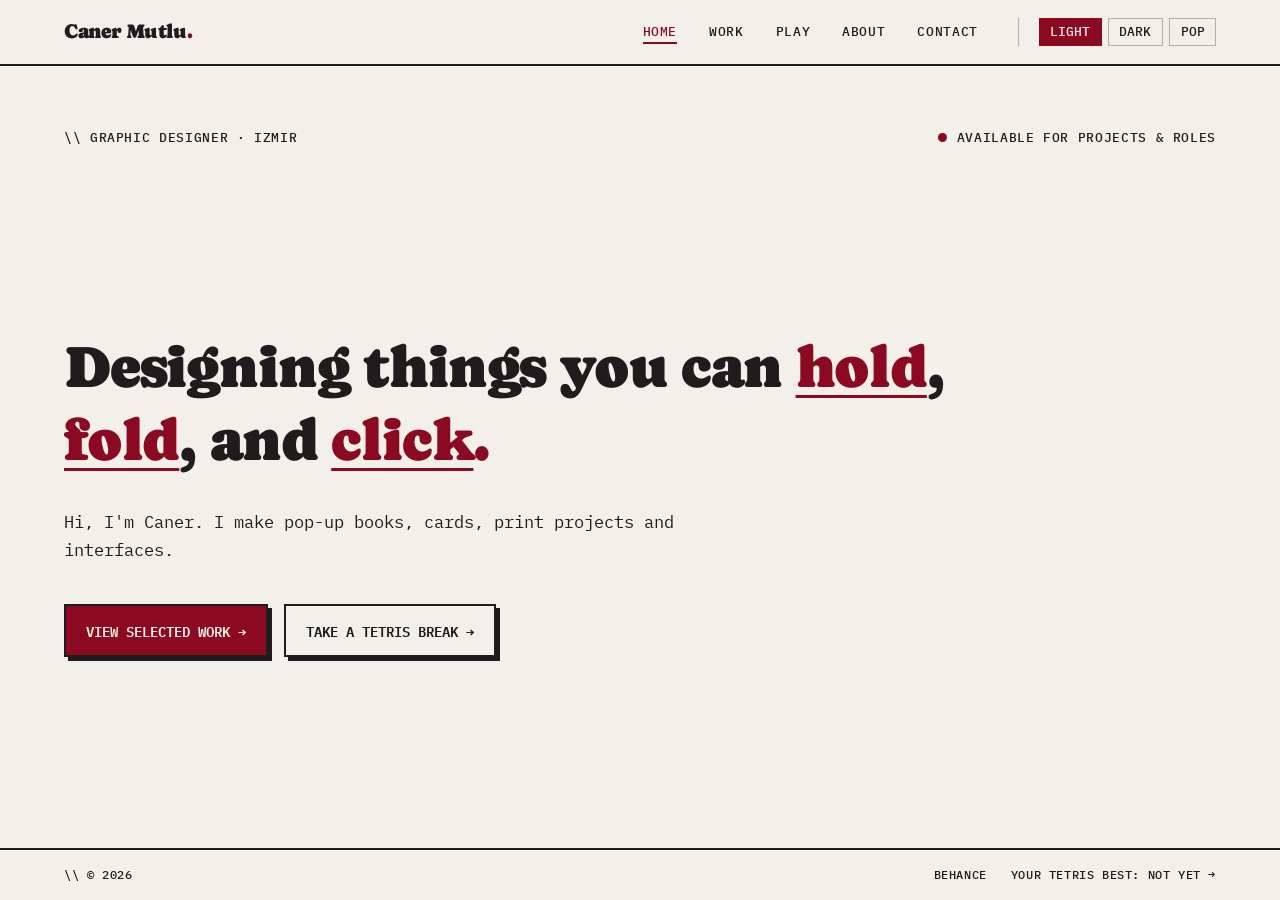
==== commit 30c1d3bf: "Update index.html" ====
--- a/index.html
+++ b/index.html
@@ -129,8 +129,7 @@
         <button class="btn" id="copy-email" data-cursor="COPY">COPY EMAIL</button>
       </div>
        <div class="socials reveal">
-        <a class="hover-link" href="https://www.linkedin.com/" target="_blank" rel="noopener" data-cursor="OPEN">LINKEDIN ↗</a>
-        <a class="hover-link" href="https://www.behance.net/" target="_blank" rel="noopener" data-cursor="OPEN">BEHANCE ↗</a>
+        <a class="hover-link" href="https://www.behance.net/canermutlu1" target="_blank" rel="noopener" data-cursor="OPEN">BEHANCE ↗</a>
        </div>
     </div>
   </section>
@@ -141,8 +140,7 @@
 <footer>
   <span>\\ © <span id="year"></span></span>
   <span class="foot-links">
-    <a class="hover-link" href="https://www.linkedin.com/" target="_blank" rel="noopener" data-cursor="OPEN">LINKEDIN</a>
-    <a class="hover-link" href="https://www.behance.net/" target="_blank" rel="noopener" data-cursor="OPEN">BEHANCE</a>
+    <a class="hover-link" href="https://www.behance.net/canermutlu1" target="_blank" rel="noopener" data-cursor="OPEN">BEHANCE</a>
     <a class="hover-link" href="#play" id="foot-best" data-cursor="PLAY"></a>
   </span>
 </footer>
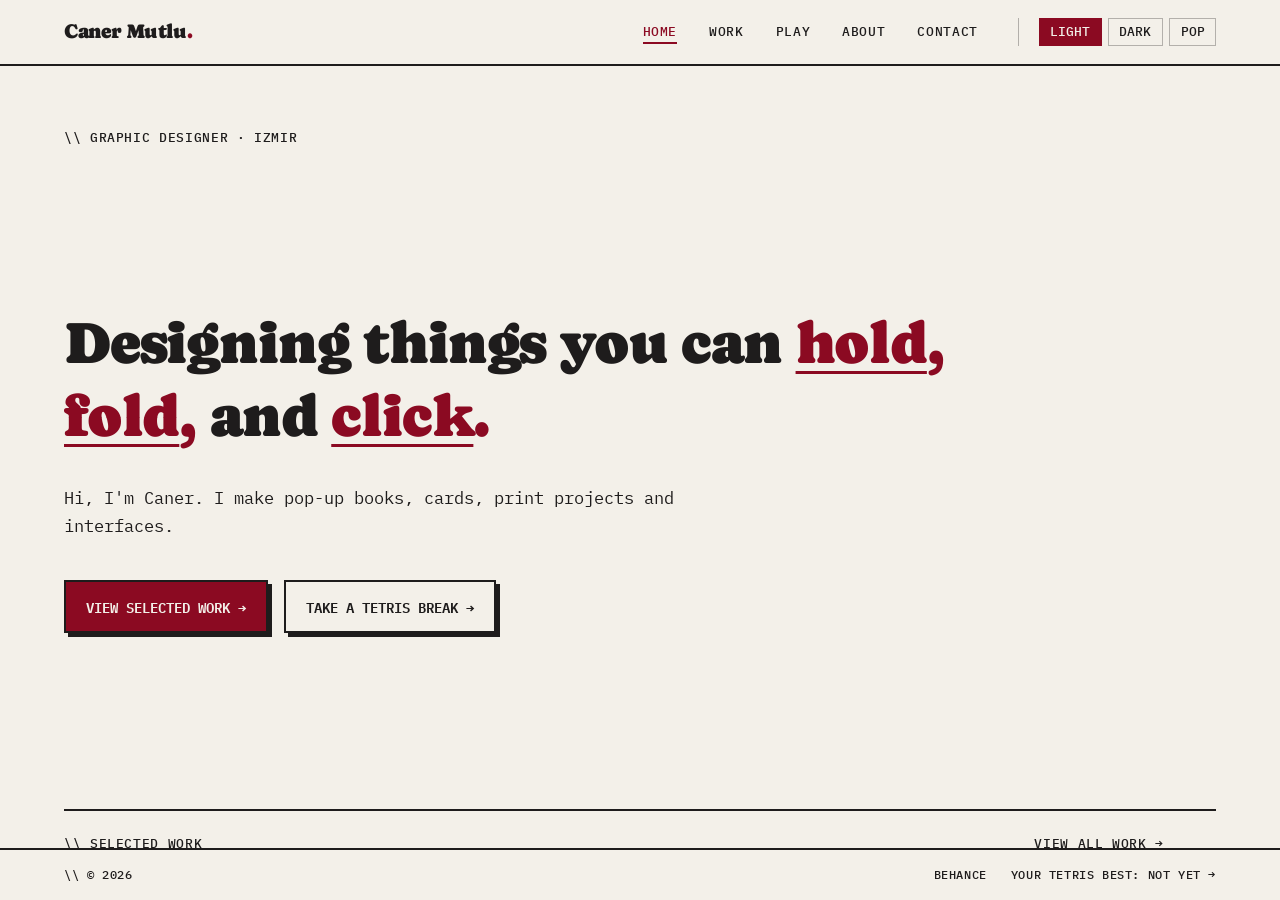
==== commit 2bbd2372: "New landing page" ====
--- a/index.html
+++ b/index.html
@@ -38,18 +38,23 @@
 
 <div class="stage">
   <main id="home" class="hero">
+    <div class="hero-screen">
     <div class="hero-top">
       <span>\\ GRAPHIC DESIGNER · IZMIR</span>
-      <span class="avail"><i></i>AVAILABLE FOR PROJECTS &amp; ROLES</span>
     </div>
     <div class="hero-main">
-      <h1 class="hero-title">Designing things you can <a class="verb hold" href="#work" data-filter="print"><span class="w">hold</span><span class="cap">SEE PRINT WORK →</span></a>, <a class="verb fold" href="#work" data-filter="popup" data-text="fold"><span class="w">fold</span><span class="cap">SEE POP-UP WORK →</span></a>, and <a class="verb click" href="#work" data-filter="ux"><span class="w">click</span><span class="cap">SEE UX/UI WORK →</span></a><span>.</span></h1>
+      <h1 class="hero-title">Designing things you can <span class="nw"><a class="verb hold" href="#work" data-filter="print"><span class="w">hold</span><span class="cap">SEE PRINT WORK →</span></a>,</span> <span class="nw"><a class="verb fold" href="#work" data-filter="popup" data-text="fold"><span class="w">fold</span><span class="cap">SEE POP-UP WORK →</span></a>,</span> and <span class="nw"><a class="verb click" href="#work" data-filter="ux"><span class="w">click</span><span class="cap">SEE UX/UI WORK →</span></a><span>.</span></span></h1>
       <p class="hero-sub">Hi, I'm Caner. I make pop-up books, cards, print projects and interfaces.</p>
       <div class="hero-cta">
         <a class="btn" href="#work" data-cursor="WORK">VIEW SELECTED WORK →</a>
         <a class="btn ghost" href="#play" data-cursor="PLAY">TAKE A TETRIS BREAK →</a>
       </div>
     </div>
+    </div>
+    <section class="home-work" aria-label="Selected work">
+      <div class="home-work-head"><span>\\ SELECTED WORK</span><a class="hover-link" href="#work" data-cursor="WORK">VIEW ALL WORK →</a></div>
+      <div class="home-grid" id="home-grid"></div>
+    </section>
   </main>
 
   <section id="panel-work" class="panel" aria-label="Work">
@@ -114,7 +119,14 @@
       </div>
       <div class="about-cards reveal">
         <div class="tool-highlight"><span>\\ HOW A POP-UP GETS MADE</span><br><br>A pop-up starts as a rough paper model. I fold and cut until the mechanism works. Then I redraw the parts on the computer, design the artwork on them, print everything and put it together by hand.</div>
-        <div class="tool-highlight"><span>\\ WHAT I MAKE</span><br><br>Pop-up books and cards<br>Print and editorial design<br>UX/UI design<br>Typeface design<br>Photography</div>
+        <div class="tool-highlight"><span>\\ CURRENTLY</span>
+          <dl class="currently">
+            <!-- edit these three lines whenever you like -->
+            <dt>PLAYING</dt><dd>RDR</dd>
+            <dt>READING</dt><dd>Dust by Hugh Howey</dd>
+            <dt>WATCHING</dt><dd>Mythic Quest</dd>
+          </dl>
+        </div>
       </div>
     </div>
   </section>
--- a/style.css
+++ b/style.css
@@ -18,10 +18,11 @@
 #custom-cursor{display:none}
 @media (hover:hover) and (pointer:fine){
   body.has-cursor,body.has-cursor a,body.has-cursor button{cursor:none}
-  #custom-cursor{display:grid;place-items:center;font-size:.65rem;font-weight:600;letter-spacing:.05em;color:var(--bg-color);overflow:hidden;position:fixed;top:0;left:0;width:18px;height:18px;border-radius:50%;background:var(--accent-color);pointer-events:none;opacity:0;transition:width .2s,height .2s,background-color .2s,opacity .3s;z-index:99999;mix-blend-mode:difference}
+  #custom-cursor{display:grid;place-items:center;font-size:.65rem;font-weight:600;letter-spacing:.05em;color:var(--bg-color);overflow:hidden;position:fixed;top:0;left:0;width:18px;height:18px;border-radius:50%;background:var(--accent-color);box-shadow:0 0 0 2px var(--bg-color);pointer-events:none;opacity:0;transition:width .2s,height .2s,background-color .2s,box-shadow .2s,opacity .3s;z-index:99999}
   body.cursor-ready #custom-cursor{opacity:1}
-  body.hovering #custom-cursor{width:48px;height:48px;background:#fff}
-  body.cursor-label #custom-cursor{width:76px;height:76px;mix-blend-mode:normal;background:var(--accent-color)}
+  /* the cursor is always the theme accent; a thin ring in the page color keeps it visible over accent-colored things */
+  body.hovering #custom-cursor{width:48px;height:48px;background:transparent;box-shadow:inset 0 0 0 2px var(--accent-color),0 0 0 2px var(--bg-color)}
+  body.cursor-label #custom-cursor{width:76px;height:76px;background:var(--accent-color);box-shadow:0 0 0 2px var(--bg-color)}
 }
 
 #loader{position:fixed;inset:0;background:var(--bg-color);z-index:10000;display:flex;align-items:center;justify-content:center;flex-direction:column;gap:1rem;transition:transform .9s cubic-bezier(.85,0,.15,1),opacity .5s,visibility 0s .9s}
@@ -48,18 +49,18 @@
 
 .stage{flex:1;min-height:0;position:relative;overflow:hidden}
 .hero,.panel{position:absolute;inset:0;overflow-y:auto}
+.hero{overflow-x:hidden} /* the hidden hover captions must never create sideways scroll */
 .hero{padding:clamp(2.5rem,7vh,5rem) var(--pad) clamp(2.5rem,7vh,4.5rem);display:flex;flex-direction:column;justify-content:flex-start;gap:3.5rem}
+.hero-screen{flex-shrink:0;display:flex;flex-direction:column;gap:3.5rem;min-height:calc(100% - 3rem)} /* a little shorter than the screen, so the work section peeks in */
 .hero-main{margin:auto 0}
 .hero-top{display:flex;justify-content:space-between;gap:1rem;flex-wrap:wrap;font-size:.8rem;font-weight:500;letter-spacing:.05em}
-.avail{display:flex;align-items:center;gap:.6rem}
-.avail i{width:9px;height:9px;border-radius:50%;background:var(--accent-color);animation:pulse 2s infinite}
-@keyframes pulse{50%{opacity:.25}}
 .hero-title{font-family:'Caprasimo',serif;font-weight:400;font-size:clamp(2rem,4.6vw,4.75rem);line-height:1.25;letter-spacing:-.02em;max-width:980px;margin-bottom:2rem}
 .hero-title .verb{font-style:normal;color:var(--accent-color)}
 .hero-title>span{color:var(--accent-color)}
 .hero-sub{max-width:620px;font-size:1.05rem;line-height:1.65;margin-bottom:2.5rem}
 /* hero verbs: each word acts out its meaning on hover */
 .verb{position:relative;display:inline-block}
+.nw{white-space:nowrap} /* keeps a keyword and its comma/period on the same line */
 /* the word moves, the caption underneath stays put, so all three captions line up */
 .verb .w{display:inline-block;text-decoration:underline;text-decoration-color:var(--accent-color);text-decoration-thickness:.05em;text-underline-offset:.14em;transition:transform .25s cubic-bezier(.16,1,.3,1)}
 .verb.hold:hover .w,.verb.hold.demo .w{transform:translateY(-.1em) rotate(-2deg)}
@@ -75,12 +76,29 @@
 @keyframes press{40%{transform:scale(.93)}}
 @keyframes ring{from{opacity:.9;transform:scale(.7)}to{opacity:0;transform:scale(1.3)}}
 /* caption that appears under each headline word on hover, in the gap between lines */
-.verb .cap{position:absolute;left:0;top:calc(100% - .14em);font-family:'IBM Plex Mono',monospace;font-size:max(.75rem,.19em);font-weight:600;letter-spacing:.06em;line-height:1;white-space:nowrap;color:var(--text-color);text-shadow:none;opacity:0;transform:translateY(-4px);transition:opacity .2s,transform .25s;pointer-events:none}
+.verb .cap{position:absolute;left:var(--shift,0px);top:calc(100% - .14em);font-family:'IBM Plex Mono',monospace;font-size:max(.75rem,.19em);font-weight:600;letter-spacing:.06em;line-height:1;white-space:nowrap;color:var(--text-color);text-shadow:none;opacity:0;transform:translateY(-4px);transition:opacity .2s,transform .25s;pointer-events:none}
 .verb:hover .cap,.verb:focus-visible .cap,.verb.demo .cap{opacity:1;transform:none}
 .hero-cta,.contact-actions{display:flex;gap:1rem;flex-wrap:wrap}
 .btn{display:inline-block;background:var(--accent-color);color:var(--bg-color);border:2px solid var(--text-color);padding:.8rem 1.25rem;font-weight:600;font-size:.85rem;box-shadow:4px 4px 0 var(--text-color);transition:transform .12s,box-shadow .12s}
 .btn:hover{transform:translate(2px,2px);box-shadow:2px 2px 0 var(--text-color)}
 .btn.ghost{background:transparent;color:var(--text-color)}
+
+/* home: selected work */
+.home-work{flex-shrink:0;border-top:2px solid var(--text-color);padding-top:1.5rem;margin-top:1rem}
+.home-work-head{display:flex;justify-content:space-between;align-items:center;gap:1rem;font-size:.8rem;font-weight:500;letter-spacing:.05em;margin-bottom:2.5rem;max-width:1100px}
+.home-grid{display:grid;grid-template-columns:repeat(4,1fr);gap:2.5rem 1.5rem;max-width:1100px;padding-bottom:1rem}
+.card{display:flex;flex-direction:column;gap:.7rem;min-width:0}
+.card-img{display:block;aspect-ratio:4/3;overflow:hidden;background:var(--c,var(--panel-bg));border:2px solid var(--text-color);box-shadow:4px 4px 0 var(--text-color);transition:transform .15s,box-shadow .15s}
+.card-img img{display:block;width:100%;height:100%;object-fit:cover}
+.card:hover .card-img{transform:translate(2px,2px);box-shadow:2px 2px 0 var(--text-color)}
+.card-meta{display:flex;justify-content:space-between;align-items:center;gap:1rem;margin-top:.4rem}
+.card .num{color:var(--accent-color);font-size:.75rem}
+.card .stamps{justify-content:flex-end;gap:.35rem}
+.card .stamp{font-size:.62rem;padding:.2rem .45rem}
+.card:hover .stamp{background:var(--accent-color);color:var(--bg-color);transform:rotate(0deg) scale(1.06)}
+.card .name{font-family:'Caprasimo',serif;font-size:clamp(1.05rem,1.5vw,1.3rem);line-height:1.2;transition:color .2s}
+.card:hover .name{color:var(--accent-color)}
+.card-text{font-size:.75rem;line-height:1.55;display:-webkit-box;-webkit-line-clamp:2;-webkit-box-orient:vertical;overflow:hidden}
 
 .panel{background:var(--bg-color);padding:2rem var(--pad);opacity:0;pointer-events:none;visibility:hidden;clip-path:polygon(0 100%,100% 100%,100% 100%,0 100%);transition:clip-path .7s cubic-bezier(.85,0,.15,1),opacity .7s,visibility 0s .7s}
 .panel.active{opacity:1;pointer-events:auto;visibility:visible;clip-path:polygon(0 0,100% 0,100% 100%,0 100%);transition-delay:0s;z-index:2}
@@ -201,6 +219,8 @@
 .inline-link:hover{color:var(--accent-color)}
 .about-cards{display:grid;grid-template-columns:1fr 1fr;gap:2.5rem;margin-top:3.5rem;align-items:stretch}
 .about-cards .tool-highlight{margin:0}
+.currently{display:grid;grid-template-columns:auto 1fr;gap:.6rem 1.25rem;margin-top:1.25rem}
+.currently dt{color:var(--accent-color);font-weight:600}
 .tool-highlight{font-size:.9rem;line-height:1.7;padding:1.5rem;border:2px solid var(--text-color);margin-bottom:2rem;box-shadow:6px 6px 0 var(--text-color);background:var(--panel-bg)}
 .tool-highlight span{color:var(--accent-color);font-weight:600}
 .contact-huge{display:inline-block;font-family:'Caprasimo',serif;font-size:clamp(1.3rem,3.2vw,2.5rem);line-height:1.2;overflow-wrap:anywhere;transition:color .3s;margin-bottom:2rem}
@@ -229,6 +249,9 @@
   .hero,.panel{padding:1.5rem 1.25rem}
   .hero{padding-bottom:2rem}
   .lab-container,.about-cards,.ph-grid{grid-template-columns:1fr;gap:2rem}
+  .home-grid{grid-template-columns:repeat(2,1fr);gap:2rem 1.25rem}
+  .card-meta{flex-direction:column;align-items:flex-start;gap:.5rem}
+  .card .stamps{justify-content:flex-start}
   .meta{grid-template-columns:1fr 1fr}
   .row{grid-template-columns:72px 1fr;gap:.15rem 1rem;align-items:center}
   .row-thumb{display:block;grid-row:1/4;grid-column:1;width:72px;height:56px;border:2px solid var(--text-color)}
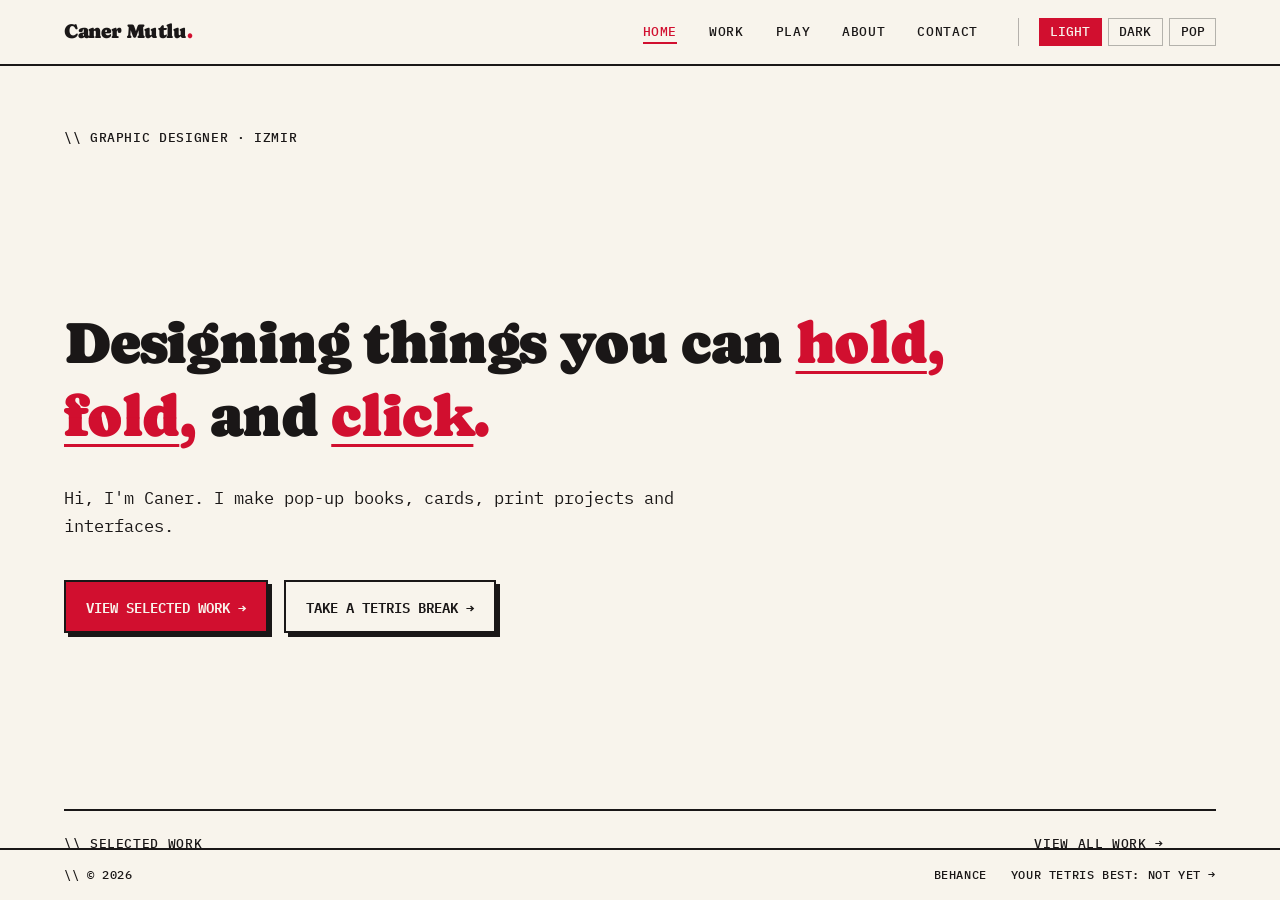
==== commit a7182a5f: "Color palette update" ====
--- a/index.html
+++ b/index.html
@@ -125,6 +125,7 @@
             <dt>PLAYING</dt><dd>RDR</dd>
             <dt>READING</dt><dd>Dust by Hugh Howey</dd>
             <dt>WATCHING</dt><dd>Mythic Quest</dd>
+            <dt>LISTENING TO</dt><dd>Island5 by islandman</dd>
           </dl>
         </div>
       </div>
--- a/style.css
+++ b/style.css
@@ -1,8 +1,8 @@
-:root[data-theme="light"]{--bg-color:#F3F0E9;--text-color:#1E1C1C;--accent-color:#8B0A22;--panel-bg:#EAE6DD;--card-border:rgba(30,28,28,.3);--tetris-bg:#E5E1D8;--grid-line:rgba(30,28,28,.1);
---p1:#8B0A22;--p2:#C9A227;--p3:#2F5D50;--p4:#D9825B;--p5:#5B7DB1;--p6:#7A4E8C;--p7:#1E1C1C}
-:root[data-theme="dark"]{--bg-color:#14110F;--text-color:#EDE7DC;--accent-color:#7FE0B0;--panel-bg:#1D1916;--card-border:rgba(237,231,220,.3);--tetris-bg:#1A1613;--grid-line:rgba(237,231,220,.09);
---p1:#FF6B35;--p2:#F5D547;--p3:#F09BA8;--p4:#5CC8E8;--p5:#8FA2FF;--p6:#C79BFF;--p7:#EDE7DC}
-:root[data-theme="pop"]{--bg-color:#2F4BFF;--text-color:#F6F0E4;--accent-color:#FFD60A;--panel-bg:#2740E6;--card-border:rgba(246,240,228,.4);--tetris-bg:#2438D4;--grid-line:rgba(246,240,228,.14);
+:root[data-theme="light"]{--bg-color:#F8F4EC;--text-color:#1A1717;--accent-color:#D10F2F;--panel-bg:#EFE9DD;--card-border:rgba(26,23,23,.3);--tetris-bg:#EAE3D6;--grid-line:rgba(26,23,23,.1);
+--p1:#D10F2F;--p2:#C9A227;--p3:#2F5D50;--p4:#D9825B;--p5:#5B7DB1;--p6:#7A4E8C;--p7:#E27D9B}
+:root[data-theme="dark"]{--bg-color:#0C1210;--text-color:#E9F0EA;--accent-color:#2EE59D;--panel-bg:#141C18;--card-border:rgba(233,240,234,.3);--tetris-bg:#111915;--grid-line:rgba(233,240,234,.09);
+--p1:#FF6B35;--p2:#F5D547;--p3:#F09BA8;--p4:#5CC8E8;--p5:#8FA2FF;--p6:#C79BFF;--p7:#2EE59D}
+:root[data-theme="pop"]{--bg-color:#2438E0;--text-color:#F6F0E4;--accent-color:#FFD60A;--panel-bg:#1D2FC4;--card-border:rgba(246,240,228,.4);--tetris-bg:#1A2AB4;--grid-line:rgba(246,240,228,.14);
 --p1:#FFD60A;--p2:#F6F0E4;--p3:#FF7A59;--p4:#7CF5C0;--p5:#FF9EC4;--p6:#C3B1FF;--p7:#0B1450}
 
 :root{--pad:clamp(1.25rem,5vw,5rem)}
@@ -67,7 +67,7 @@
 /* fold: the word is split along a crease through the letters; the top half tilts back */
 .verb.fold{color:transparent}
 .verb.fold::before,.verb.fold::after{content:attr(data-text);position:absolute;left:0;top:0;white-space:nowrap;color:var(--accent-color)}
-.verb.fold::before{clip-path:inset(0 0 48% 0);transform-origin:50% 52%;transform:perspective(500px) rotateX(0deg);transition:transform .35s cubic-bezier(.16,1,.3,1),opacity .35s}
+.verb.fold::before{clip-path:inset(0 0 calc(48% - 1px) 0);transform-origin:50% 52%;transform:none;transition:transform .35s cubic-bezier(.16,1,.3,1),opacity .35s}
 .verb.fold::after{clip-path:inset(52% 0 0 0)}
 .verb.fold:hover::before,.verb.fold.demo::before{transform:perspective(500px) rotateX(58deg);opacity:.8}
 .verb.click::before{content:'';position:absolute;inset:-.05em -.12em;border:2px solid var(--accent-color);border-radius:50%;opacity:0;pointer-events:none}
